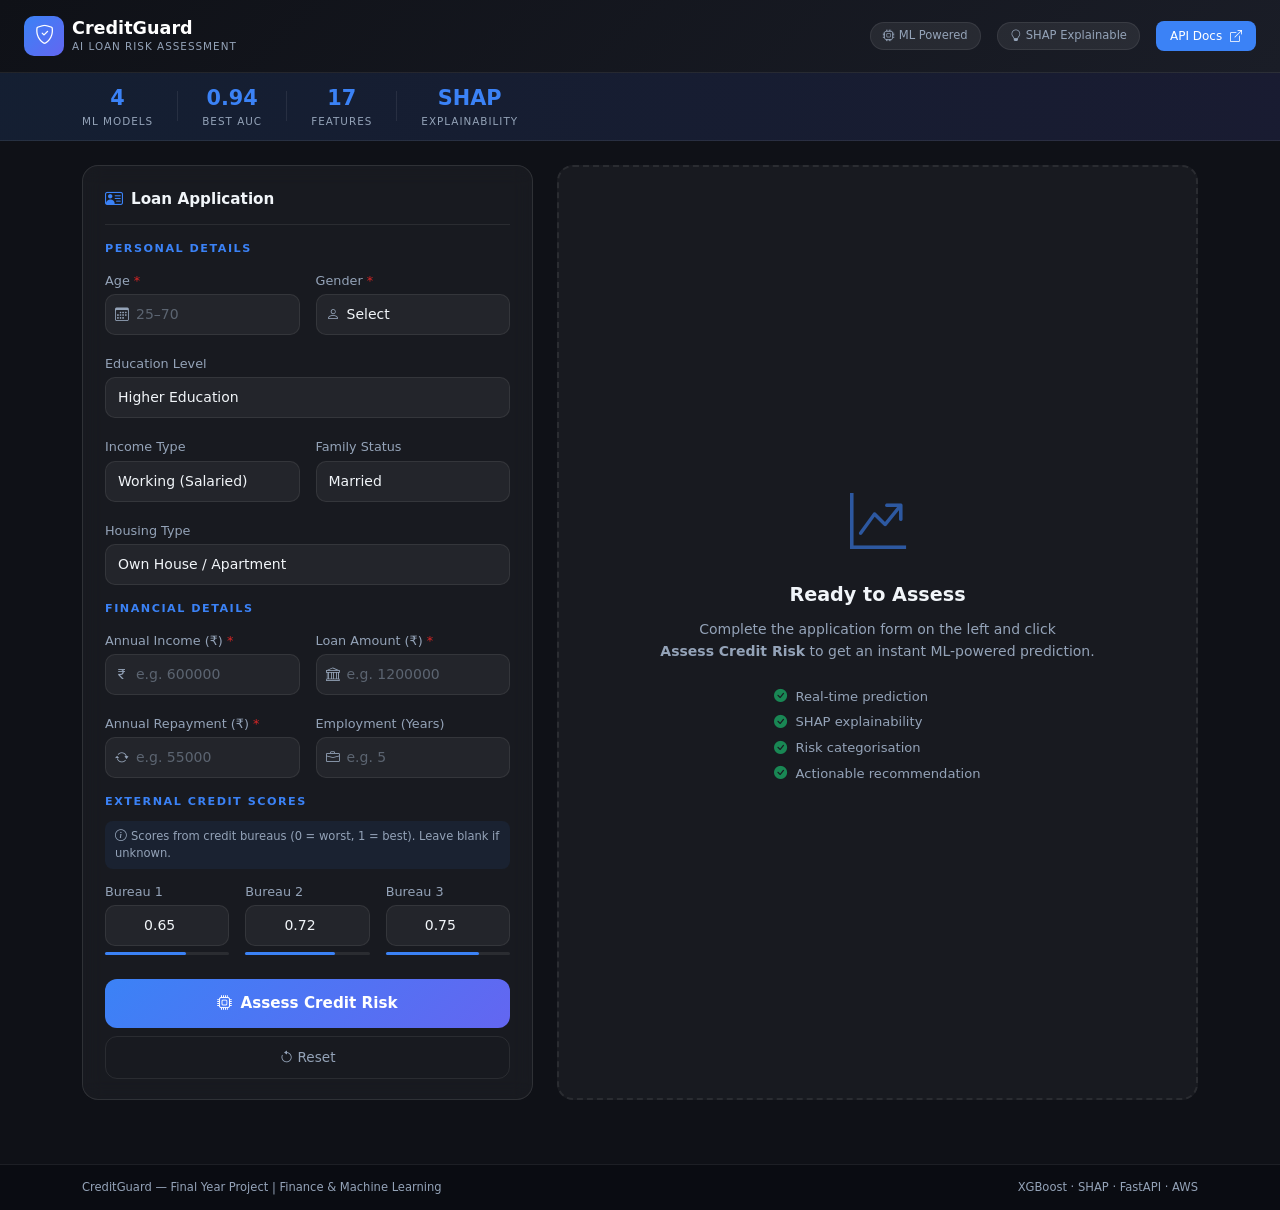
==== frontend/dashboard.html @ 07b2a2c1 "Linear scale of Family Members removed" ====
<!DOCTYPE html>
<html lang="en">
<head>
  <meta charset="UTF-8">
  <meta name="viewport" content="width=device-width, initial-scale=1">
  <title>CreditGuard — AI Loan Risk Assessment</title>
  <link href="https://cdn.jsdelivr.net/npm/bootstrap@5.3.2/dist/css/bootstrap.min.css" rel="stylesheet">
  <link href="https://cdn.jsdelivr.net/npm/bootstrap-icons@1.11.3/font/bootstrap-icons.css" rel="stylesheet">
  <link href="css/style.css" rel="stylesheet">
</head>
<body>

<!-- ── Navbar ─────────────────────────────────────────────────── -->
<nav class="navbar navbar-dark px-4 py-3 d-flex justify-content-between align-items-center">
  <div class="d-flex align-items-center gap-2">
    <div class="brand-icon"><i class="bi bi-shield-check"></i></div>
    <div>
      <div class="brand-name">CreditGuard</div>
      <div class="brand-sub">AI Loan Risk Assessment</div>
    </div>
  </div>
  <div class="d-flex gap-3 align-items-center">
    <span class="nav-badge"><i class="bi bi-cpu me-1"></i>ML Powered</span>
    <span class="nav-badge"><i class="bi bi-lightbulb me-1"></i>SHAP Explainable</span>
    <a href="http://localhost:8000/docs" target="_blank" class="nav-link-btn">API Docs <i class="bi bi-box-arrow-up-right ms-1"></i></a>
  </div>
</nav>

<!-- ── Hero ──────────────────────────────────────────────────── -->
<div class="hero-strip">
  <div class="container">
    <div class="d-flex gap-4 align-items-center flex-wrap">
      <div class="hero-stat"><div class="hero-stat-val">4</div><div class="hero-stat-label">ML Models</div></div>
      <div class="hero-div"></div>
      <div class="hero-stat"><div class="hero-stat-val">0.94</div><div class="hero-stat-label">Best AUC</div></div>
      <div class="hero-div"></div>
      <div class="hero-stat"><div class="hero-stat-val">17</div><div class="hero-stat-label">Features</div></div>
      <div class="hero-div"></div>
      <div class="hero-stat"><div class="hero-stat-val">SHAP</div><div class="hero-stat-label">Explainability</div></div>
    </div>
  </div>
</div>

<!-- ── Loading Overlay ───────────────────────────────────────── -->
<div class="loading-overlay" id="loadingOverlay">
  <div class="loading-box">
    <div class="loading-spinner"></div>
    <div class="loading-title">Analysing Credit Profile</div>
    <div class="loading-steps" id="loadingSteps">
      <div class="lstep active" id="ls1"><i class="bi bi-check-circle-fill"></i> Validating inputs</div>
      <div class="lstep" id="ls2"><i class="bi bi-circle"></i> Running ML model</div>
      <div class="lstep" id="ls3"><i class="bi bi-circle"></i> Generating SHAP explanation</div>
      <div class="lstep" id="ls4"><i class="bi bi-circle"></i> Preparing results</div>
    </div>
  </div>
</div>

<!-- ── Main Content ──────────────────────────────────────────── -->
<div class="container-xl py-4">
  <div class="row g-4">

    <!-- LEFT: Form -->
    <div class="col-lg-5">
      <div class="glass-card">
        <div class="card-header-custom">
          <i class="bi bi-person-vcard"></i>
          <span>Loan Application</span>
        </div>
        <form id="loanForm" novalidate>

          <!-- Personal -->
          <div class="section-label">Personal Details</div>
          <div class="row g-3 mb-3">
            <div class="col-6">
              <label class="form-label">Age <span class="req">*</span></label>
              <div class="input-icon-wrap">
                <i class="bi bi-calendar3 inp-icon"></i>
                <input type="number" class="form-control has-icon" id="age" min="18" max="75" placeholder="25–70" required>
              </div>
            </div>
            <div class="col-6">
              <label class="form-label">Gender <span class="req">*</span></label>
              <div class="input-icon-wrap">
                <i class="bi bi-person inp-icon"></i>
                <select class="form-select has-icon" id="gender" required>
                  <option value="">Select</option>
                  <option value="M">Male</option>
                  <option value="F">Female</option>
                </select>
              </div>
            </div>
            <div class="col-12">
              <label class="form-label">Education Level</label>
              <select class="form-select" id="education_type">
                <option value="Higher education">Higher Education</option>
                <option value="Secondary">Secondary / Vocational</option>
                <option value="Incomplete higher">Incomplete Higher</option>
                <option value="Lower secondary">Lower Secondary</option>
              </select>
            </div>
            <div class="col-6">
              <label class="form-label">Income Type</label>
              <select class="form-select" id="income_type">
                <option value="Working">Working (Salaried)</option>
                <option value="Commercial associate">Commercial Associate</option>
                <option value="Pensioner">Pensioner</option>
                <option value="State servant">State Servant</option>
              </select>
            </div>
            <div class="col-6">
              <label class="form-label">Family Status</label>
              <select class="form-select" id="family_status">
                <option value="Married">Married</option>
                <option value="Single">Single</option>
                <option value="Civil marriage">Civil Marriage</option>
                <option value="Separated">Separated</option>
                <option value="Widow">Widow</option>
              </select>
            </div>
            <div class="col-12">
              <label class="form-label">Housing Type</label>
              <select class="form-select" id="housing_type">
                <option value="House / apartment">Own House / Apartment</option>
                <option value="Rented apartment">Rented Apartment</option>
                <option value="With parents">Living with Parents</option>
                <option value="Municipal apartment">Municipal Apartment</option>
                <option value="Co-op apartment">Co-op Apartment</option>
              </select>
            </div>
          </div>

          <!-- Financial -->
          <div class="section-label">Financial Details</div>
          <div class="row g-3 mb-3">
            <div class="col-6">
              <label class="form-label">Annual Income (₹) <span class="req">*</span></label>
              <div class="input-icon-wrap">
                <i class="bi bi-currency-rupee inp-icon"></i>
                <input type="number" class="form-control has-icon" id="income" min="1" placeholder="e.g. 600000" required>
              </div>
            </div>
            <div class="col-6">
              <label class="form-label">Loan Amount (₹) <span class="req">*</span></label>
              <div class="input-icon-wrap">
                <i class="bi bi-bank inp-icon"></i>
                <input type="number" class="form-control has-icon" id="loan_amount" min="1" placeholder="e.g. 1200000" required>
              </div>
            </div>
            <div class="col-6">
              <label class="form-label">Annual Repayment (₹) <span class="req">*</span></label>
              <div class="input-icon-wrap">
                <i class="bi bi-arrow-repeat inp-icon"></i>
                <input type="number" class="form-control has-icon" id="annuity" min="1" placeholder="e.g. 55000" required>
              </div>
            </div>
            <div class="col-6">
              <label class="form-label">Employment (Years)</label>
              <div class="input-icon-wrap">
                <i class="bi bi-briefcase inp-icon"></i>
                <input type="number" class="form-control has-icon" id="employment_yrs" min="0" step="0.5" placeholder="e.g. 5">
              </div>
            </div>
            <!-- <div class="col-12">
              <label class="form-label">Family Members</label>
              <input type="range" class="form-range" id="family_members" min="1" max="10" value="2"
                     oninput="document.getElementById('fm_val').textContent=this.value">
              <div class="d-flex justify-content-between">
                <span class="range-label">1</span>
                <span class="range-val"><span id="fm_val">2</span> members</span>
                <span class="range-label">10</span>
              </div>
            </div> -->
            <input type="hidden" id="family_members" value="2">
          </div>

          <!-- Credit Scores -->
          <div class="section-label">External Credit Scores</div>
          <div class="credit-score-note"><i class="bi bi-info-circle me-1"></i>Scores from credit bureaus (0 = worst, 1 = best). Leave blank if unknown.</div>
          <div class="row g-3 mb-4">
            <div class="col-4">
              <label class="form-label">Bureau 1</label>
              <input type="number" class="form-control text-center" id="ext_source_1" step="0.01" min="0" max="1" placeholder="0.00–1.00" value="0.65">
              <div class="score-bar-wrap"><div class="score-bar" id="sb1" style="width:65%"></div></div>
            </div>
            <div class="col-4">
              <label class="form-label">Bureau 2</label>
              <input type="number" class="form-control text-center" id="ext_source_2" step="0.01" min="0" max="1" placeholder="0.00–1.00" value="0.72">
              <div class="score-bar-wrap"><div class="score-bar" id="sb2" style="width:72%"></div></div>
            </div>
            <div class="col-4">
              <label class="form-label">Bureau 3</label>
              <input type="number" class="form-control text-center" id="ext_source_3" step="0.01" min="0" max="1" placeholder="0.00–1.00" value="0.75">
              <div class="score-bar-wrap"><div class="score-bar" id="sb3" style="width:75%"></div></div>
            </div>
          </div>

          <!-- DTI Preview -->
          <div class="dti-preview" id="dtiPreview" style="display:none">
            <div class="dti-row">
              <span>Debt-to-Income (DTI)</span><strong id="dtiVal">–</strong>
            </div>
            <div class="dti-row">
              <span>Loan-to-Income (LTI)</span><strong id="ltiVal">–</strong>
            </div>
          </div>

          <div class="d-grid gap-2 mt-3">
            <button type="submit" class="btn-assess">
              <i class="bi bi-cpu me-2"></i>Assess Credit Risk
            </button>
            <button type="button" class="btn-reset" onclick="resetForm()">
              <i class="bi bi-arrow-counterclockwise me-1"></i>Reset
            </button>
          </div>
        </form>
      </div>
    </div>

    <!-- RIGHT: Results -->
    <div class="col-lg-7">

      <!-- Placeholder -->
      <div class="placeholder-card" id="placeholderCard">
        <div class="placeholder-icon"><i class="bi bi-graph-up-arrow"></i></div>
        <div class="placeholder-title">Ready to Assess</div>
        <div class="placeholder-text">Complete the application form on the left and click<br><strong>Assess Credit Risk</strong> to get an instant ML-powered prediction.</div>
        <div class="placeholder-features">
          <div class="pf-item"><i class="bi bi-check-circle-fill text-success me-2"></i>Real-time prediction</div>
          <div class="pf-item"><i class="bi bi-check-circle-fill text-success me-2"></i>SHAP explainability</div>
          <div class="pf-item"><i class="bi bi-check-circle-fill text-success me-2"></i>Risk categorisation</div>
          <div class="pf-item"><i class="bi bi-check-circle-fill text-success me-2"></i>Actionable recommendation</div>
        </div>
      </div>

      <!-- Results (hidden until prediction) -->
      <div id="resultSection" style="display:none">

        <!-- Risk Summary -->
        <div class="glass-card mb-3">
          <div class="risk-summary">
            <div class="risk-left">
              <div class="risk-category-badge" id="riskBadge">–</div>
              <div class="risk-prob-big" id="riskProb">–%</div>
              <div class="risk-prob-label">Default Probability</div>
              <div class="risk-rec" id="riskRec"></div>
            </div>
            <div class="risk-right">
              <canvas id="gaugeCanvas" width="200" height="130"></canvas>
              <div class="model-tag" id="modelTag">–</div>
            </div>
          </div>
          <div class="risk-desc" id="riskDesc"></div>
        </div>

        <!-- SHAP Factors -->
        <div class="glass-card mb-3">
          <div class="card-header-custom">
            <i class="bi bi-lightbulb"></i>
            <span>Key Risk Factors <span class="shap-badge">SHAP Explainability</span></span>
          </div>
          <div class="shap-legend mb-3">
            <span class="shap-leg-item shap-inc"><i class="bi bi-arrow-up-circle-fill"></i> Increases risk</span>
            <span class="shap-leg-item shap-dec"><i class="bi bi-arrow-down-circle-fill"></i> Decreases risk</span>
          </div>
          <div id="shapFactors"></div>
        </div>

        <!-- Model Comparison -->
        <div class="glass-card">
          <div class="card-header-custom">
            <i class="bi bi-bar-chart"></i>
            <span>Model Performance Comparison</span>
          </div>
          <div id="modelComparison"></div>
        </div>

      </div>
    </div>

  </div><!-- /row -->
</div><!-- /container -->

<!-- ── Footer ────────────────────────────────────────────────── -->
<footer class="footer-bar">
  <div class="container d-flex justify-content-between align-items-center flex-wrap gap-2">
    <span>CreditGuard — Final Year Project | Finance & Machine Learning</span>
    <span>XGBoost · SHAP · FastAPI · AWS</span>
  </div>
</footer>

<script src="https://cdn.jsdelivr.net/npm/bootstrap@5.3.2/dist/js/bootstrap.bundle.min.js"></script>
<script src="js/app.js"></script>
</body>
</html>
---- frontend/css/style.css ----
/* ── Variables ────────────────────────────── */
:root {
  --dark:    #0f1117;
  --dark2:   #1a1d27;
  --accent:  #3b82f6;
  --accent2: #6366f1;
  --success: #16a34a;
  --warning: #d97706;
  --danger:  #dc2626;
  --text:    #f1f5f9;
  --muted:   #94a3b8;
  --border:  rgba(255,255,255,0.08);
  --card-bg: rgba(255,255,255,0.04);
  --card-border: rgba(255,255,255,0.10);
}

/* ── Base ─────────────────────────────────── */
body {
  background: var(--dark);
  color: var(--text);
  font-family: 'Inter', 'Segoe UI', system-ui, sans-serif;
  min-height: 100vh;
}

/* ── Navbar ───────────────────────────────── */
.navbar {
  background: linear-gradient(135deg, #0f1117 0%, #1a1d27 100%);
  border-bottom: 1px solid var(--border);
  position: sticky; top: 0; z-index: 100;
}
.brand-icon {
  width: 40px; height: 40px;
  background: linear-gradient(135deg, var(--accent), var(--accent2));
  border-radius: 10px;
  display: flex; align-items: center; justify-content: center;
  font-size: 1.2rem; color: white;
}
.brand-name  { font-size: 1.1rem; font-weight: 700; color: white; line-height: 1.2; }
.brand-sub   { font-size: 0.65rem; color: var(--muted); text-transform: uppercase; letter-spacing: 1px; }
.nav-badge {
  background: rgba(255,255,255,0.07);
  border: 1px solid var(--border);
  border-radius: 20px; padding: 4px 12px;
  font-size: 0.72rem; color: var(--muted);
}
.nav-link-btn {
  background: var(--accent); color: white;
  border-radius: 8px; padding: 6px 14px;
  font-size: 0.75rem; text-decoration: none; font-weight: 500;
  transition: opacity .2s;
}
.nav-link-btn:hover { opacity: 0.85; color: white; }

/* ── Hero strip ───────────────────────────── */
.hero-strip {
  background: linear-gradient(90deg, rgba(59,130,246,0.12), rgba(99,102,241,0.12));
  border-bottom: 1px solid var(--border);
  padding: 10px 0;
}
.hero-stat    { text-align: center; min-width: 60px; }
.hero-stat-val   { font-size: 1.3rem; font-weight: 700; color: var(--accent); }
.hero-stat-label { font-size: 0.65rem; color: var(--muted); text-transform: uppercase; letter-spacing: 1px; }
.hero-div { width: 1px; height: 30px; background: var(--border); }

/* ── Glass Card ───────────────────────────── */
.glass-card {
  background: var(--card-bg);
  border: 1px solid var(--card-border);
  border-radius: 16px;
  padding: 20px 22px;
  backdrop-filter: blur(10px);
}
.card-header-custom {
  display: flex; align-items: center; gap: 8px;
  font-weight: 600; font-size: 0.95rem;
  color: var(--text);
  margin-bottom: 16px;
  padding-bottom: 12px;
  border-bottom: 1px solid var(--border);
}
.card-header-custom i { color: var(--accent); font-size: 1.1rem; }

/* ── Form styles ──────────────────────────── */
.section-label {
  font-size: 0.7rem; font-weight: 600;
  color: var(--accent); text-transform: uppercase; letter-spacing: 1.5px;
  margin: 14px 0 10px;
}
.form-label { font-size: 0.8rem; color: var(--muted); margin-bottom: 4px; font-weight: 500; }
.req { color: var(--danger); }

.form-control, .form-select {
  background: rgba(255,255,255,0.05) !important;
  border: 1px solid var(--border) !important;
  border-radius: 10px !important;
  color: var(--text) !important;
  font-size: 0.875rem;
  padding: 9px 12px;
  transition: border-color .2s, box-shadow .2s;
}
.form-control:focus, .form-select:focus {
  border-color: var(--accent) !important;
  box-shadow: 0 0 0 3px rgba(59,130,246,0.15) !important;
  background: rgba(255,255,255,0.07) !important;
}
.form-control::placeholder { color: rgba(148,163,184,0.5); }
.form-select option { background: #1a1d27; color: var(--text); }

.input-icon-wrap { position: relative; }
.inp-icon {
  position: absolute; left: 10px; top: 50%;
  transform: translateY(-50%); color: var(--muted);
  font-size: 0.85rem; z-index: 2; pointer-events: none;
}
.has-icon { padding-left: 30px !important; }

.form-range { accent-color: var(--accent); }
.range-label { font-size: 0.7rem; color: var(--muted); }
.range-val   { font-size: 0.78rem; color: var(--accent); font-weight: 600; }

/* Credit score bars */
.credit-score-note {
  font-size: 0.72rem; color: var(--muted); margin-bottom: 10px;
  background: rgba(59,130,246,0.08); border-radius: 8px; padding: 7px 10px;
}
.score-bar-wrap {
  height: 3px; background: rgba(255,255,255,0.08);
  border-radius: 3px; margin-top: 6px;
}
.score-bar { height: 3px; border-radius: 3px; background: var(--accent); transition: width .3s; }

/* DTI preview */
.dti-preview {
  background: rgba(99,102,241,0.08);
  border: 1px solid rgba(99,102,241,0.2);
  border-radius: 10px; padding: 10px 14px; margin-bottom: 4px;
}
.dti-row {
  display: flex; justify-content: space-between;
  font-size: 0.8rem; color: var(--muted); padding: 2px 0;
}
.dti-row strong { color: var(--text); }

/* Buttons */
.btn-assess {
  background: linear-gradient(135deg, var(--accent), var(--accent2));
  color: white; border: none; border-radius: 12px;
  padding: 13px; font-weight: 600; font-size: 0.95rem;
  cursor: pointer; width: 100%; transition: opacity .2s, transform .1s;
}
.btn-assess:hover   { opacity: 0.9; }
.btn-assess:active  { transform: scale(0.98); }
.btn-reset {
  background: transparent; color: var(--muted);
  border: 1px solid var(--border); border-radius: 12px;
  padding: 10px; font-size: 0.85rem; cursor: pointer; width: 100%;
  transition: all .2s;
}
.btn-reset:hover { border-color: var(--muted); color: var(--text); }

/* ── Placeholder ──────────────────────────── */
.placeholder-card {
  background: var(--card-bg);
  border: 2px dashed var(--border);
  border-radius: 16px; padding: 48px 32px;
  text-align: center; height: 100%;
  display: flex; flex-direction: column; justify-content: center; align-items: center;
}
.placeholder-icon { font-size: 3.5rem; color: var(--accent); margin-bottom: 16px; opacity: 0.6; }
.placeholder-title { font-size: 1.2rem; font-weight: 600; margin-bottom: 8px; }
.placeholder-text  { color: var(--muted); font-size: 0.875rem; line-height: 1.6; margin-bottom: 24px; }
.placeholder-features { display: flex; flex-direction: column; gap: 6px; text-align: left; }
.pf-item { font-size: 0.82rem; color: var(--muted); }

/* ── Risk Summary ─────────────────────────── */
.risk-summary {
  display: flex; justify-content: space-between; align-items: flex-start; gap: 16px;
  margin-bottom: 14px;
}
.risk-left { flex: 1; }
.risk-category-badge {
  display: inline-block; padding: 5px 16px;
  border-radius: 20px; font-size: 0.75rem;
  font-weight: 700; letter-spacing: 1.5px;
  text-transform: uppercase; margin-bottom: 10px;
}
.risk-prob-big {
  font-size: 3rem; font-weight: 800; line-height: 1;
  margin-bottom: 2px; font-variant-numeric: tabular-nums;
}
.risk-prob-label { font-size: 0.72rem; color: var(--muted); text-transform: uppercase; letter-spacing: 1px; margin-bottom: 10px; }
.risk-rec {
  font-size: 0.82rem; color: var(--muted); line-height: 1.5;
  background: rgba(255,255,255,0.04); border-radius: 8px; padding: 8px 10px;
  border-left: 3px solid var(--accent);
}
.risk-right { text-align: center; }
.model-tag {
  font-size: 0.65rem; color: var(--muted); margin-top: 6px;
  text-transform: uppercase; letter-spacing: 1px;
}
.risk-desc {
  font-size: 0.82rem; color: var(--muted); line-height: 1.6;
  padding-top: 12px; border-top: 1px solid var(--border);
}

/* ── SHAP Factors ─────────────────────────── */
.shap-badge {
  background: rgba(99,102,241,0.15); color: #818cf8;
  border-radius: 8px; padding: 2px 8px; font-size: 0.68rem; font-weight: 600;
  letter-spacing: 0.5px; margin-left: 6px;
}
.shap-legend { display: flex; gap: 16px; }
.shap-leg-item { font-size: 0.72rem; color: var(--muted); display: flex; align-items: center; gap: 4px; }
.shap-inc i { color: #ef4444; }
.shap-dec i { color: #22c55e; }
.shap-factor-row { margin-bottom: 12px; }
.shap-factor-top {
  display: flex; justify-content: space-between; align-items: center;
  margin-bottom: 4px; font-size: 0.8rem;
}
.shap-factor-name { color: var(--text); font-weight: 500; }
.shap-factor-val  { color: var(--muted); font-size: 0.72rem; }
.shap-factor-shap { font-size: 0.75rem; font-weight: 700; }
.shap-bar-track {
  height: 6px; background: rgba(255,255,255,0.06);
  border-radius: 3px; overflow: hidden;
}
.shap-bar-fill { height: 6px; border-radius: 3px; transition: width .5s ease; }
.shap-factor-dir { font-size: 0.65rem; color: var(--muted); margin-top: 2px; }

/* ── Model Comparison ─────────────────────── */
.model-comp-row {
  display: flex; align-items: center; gap: 12px;
  padding: 8px 0; border-bottom: 1px solid var(--border);
  font-size: 0.82rem;
}
.model-comp-row:last-child { border-bottom: none; }
.model-comp-name { width: 160px; color: var(--text); font-weight: 500; flex-shrink: 0; }
.model-comp-bar-wrap { flex: 1; height: 8px; background: rgba(255,255,255,0.06); border-radius: 4px; }
.model-comp-bar { height: 8px; border-radius: 4px; transition: width .7s ease; }
.model-comp-auc { width: 48px; text-align: right; color: var(--muted); font-weight: 600; flex-shrink: 0; }
.model-best-tag {
  background: rgba(59,130,246,0.15); color: var(--accent);
  border-radius: 6px; padding: 1px 6px; font-size: 0.65rem; font-weight: 700;
  margin-left: 6px;
}

/* ── Loading Overlay ──────────────────────── */
.loading-overlay {
  position: fixed; inset: 0;
  background: rgba(15,17,23,0.85);
  backdrop-filter: blur(4px);
  z-index: 9999; display: none;
  align-items: center; justify-content: center;
}
.loading-box {
  background: #1a1d27; border: 1px solid var(--border);
  border-radius: 20px; padding: 36px 40px; text-align: center;
  min-width: 300px;
}
.loading-spinner {
  width: 48px; height: 48px;
  border: 3px solid var(--border);
  border-top-color: var(--accent);
  border-radius: 50%; animation: spin 0.8s linear infinite;
  margin: 0 auto 20px;
}
@keyframes spin { to { transform: rotate(360deg); } }
.loading-title { font-weight: 600; font-size: 1rem; margin-bottom: 16px; }
.lstep {
  font-size: 0.78rem; color: var(--muted); padding: 4px 0;
  display: flex; align-items: center; gap: 8px;
  opacity: 0.4; transition: all .3s;
}
.lstep.active  { opacity: 1; color: var(--accent); }
.lstep.done    { opacity: 1; color: var(--success); }
.lstep i { font-size: 0.9rem; }

/* ── Footer ───────────────────────────────── */
.footer-bar {
  background: #0a0c12; border-top: 1px solid var(--border);
  padding: 14px 24px; margin-top: 40px;
  font-size: 0.72rem; color: var(--muted);
}

/* ── Responsive tweaks ────────────────────── */
@media (max-width: 768px) {
  .hero-strip .d-flex { justify-content: center; }
  .nav-badge { display: none; }
  .risk-summary { flex-direction: column; }
  .risk-right { width: 100%; }
}
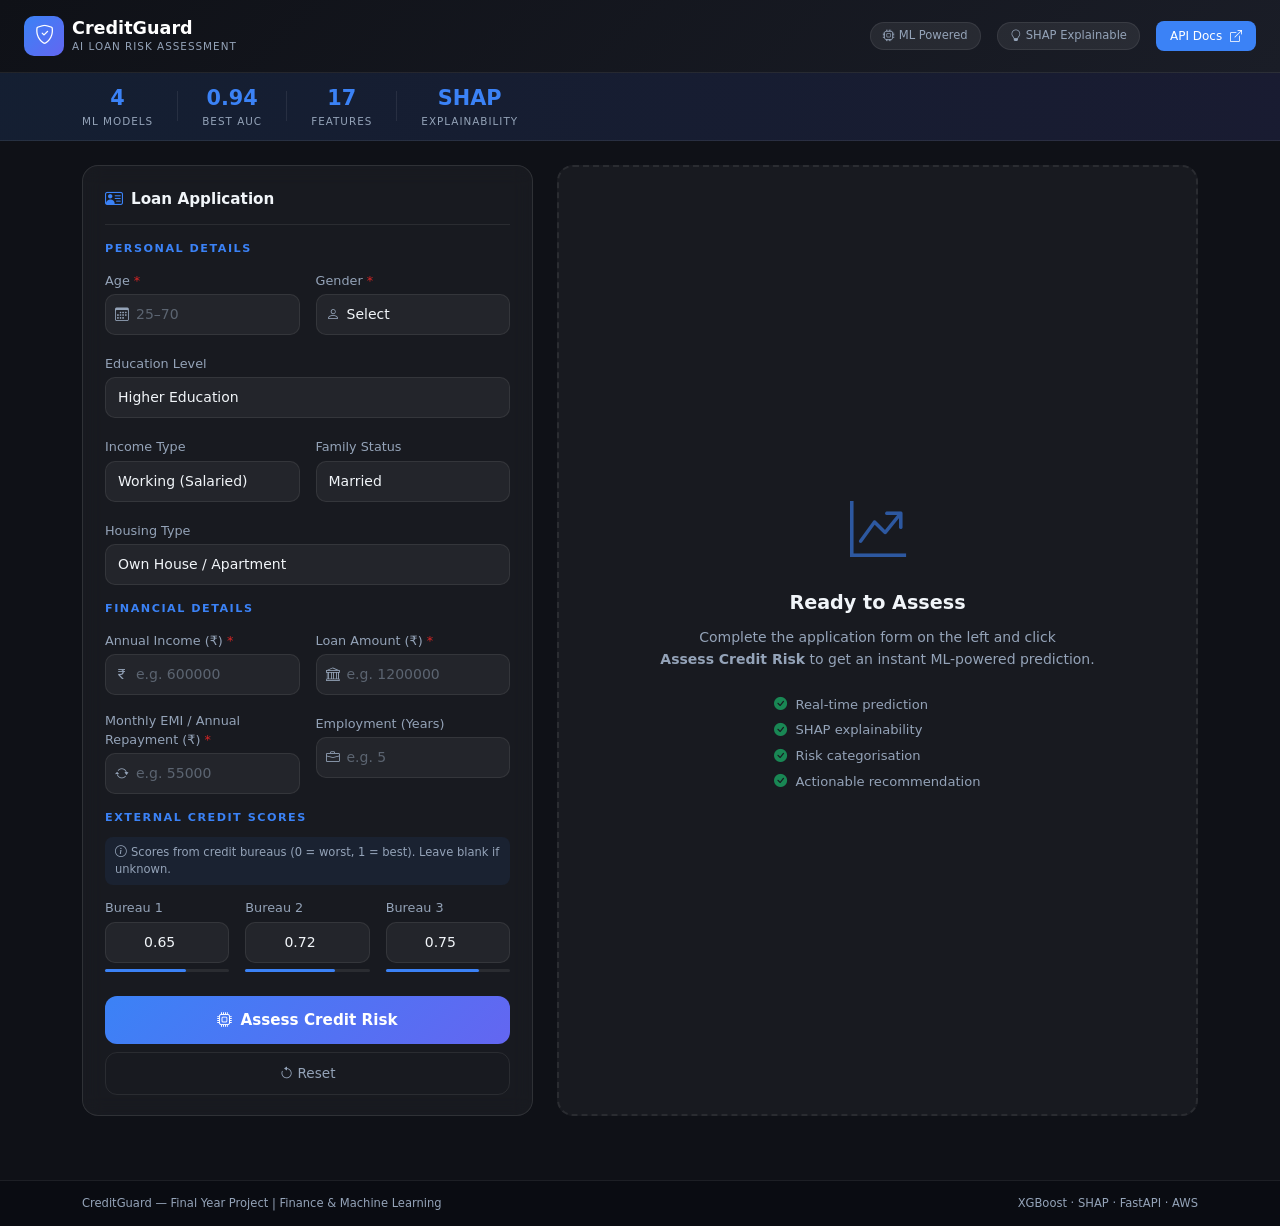
==== commit ec788170: "fix: changes made for DTI label chain dashboard,.html file in annual repayment label (Annual Repayme" ====
--- a/frontend/dashboard.html
+++ b/frontend/dashboard.html
@@ -147,7 +147,7 @@
               </div>
             </div>
             <div class="col-6">
-              <label class="form-label">Annual Repayment (₹) <span class="req">*</span></label>
+              <label class="form-label">Monthly EMI / Annual Repayment (₹) <span class="req">*</span></label>
               <div class="input-icon-wrap">
                 <i class="bi bi-arrow-repeat inp-icon"></i>
                 <input type="number" class="form-control has-icon" id="annuity" min="1" placeholder="e.g. 55000" required>
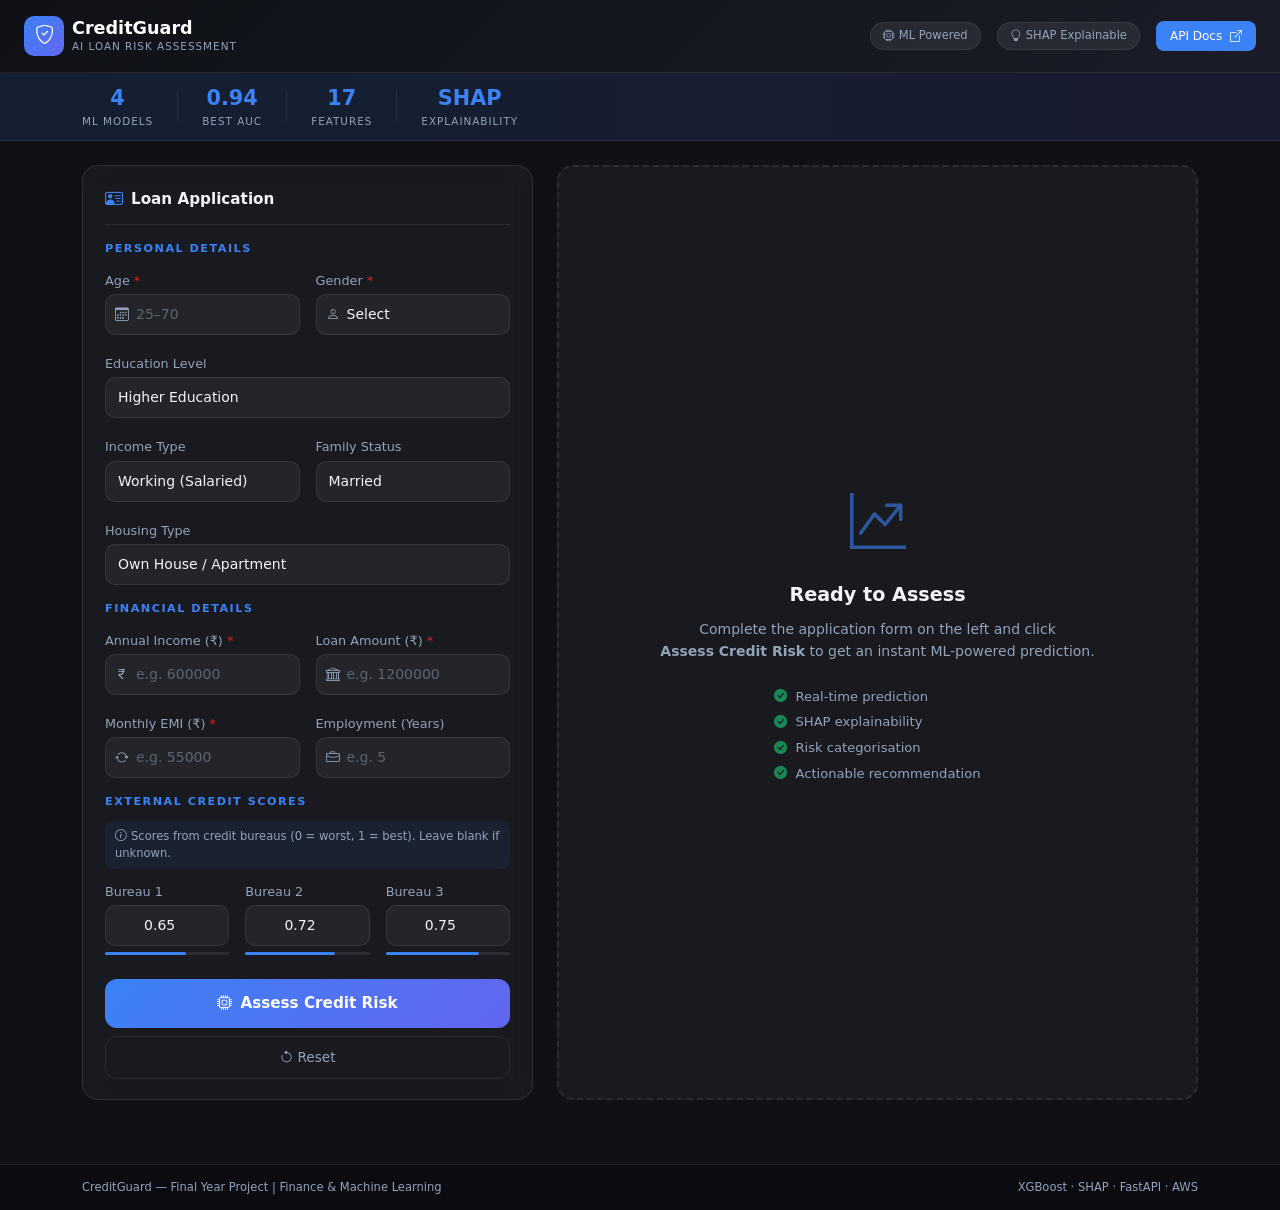
==== commit 107433cd: "train_model.py updated and dashboard updated" ====
--- a/frontend/dashboard.html
+++ b/frontend/dashboard.html
@@ -147,7 +147,7 @@
               </div>
             </div>
             <div class="col-6">
-              <label class="form-label">Monthly EMI / Annual Repayment (₹) <span class="req">*</span></label>
+              <label class="form-label">Monthly EMI (₹) <span class="req">*</span></label>
               <div class="input-icon-wrap">
                 <i class="bi bi-arrow-repeat inp-icon"></i>
                 <input type="number" class="form-control has-icon" id="annuity" min="1" placeholder="e.g. 55000" required>
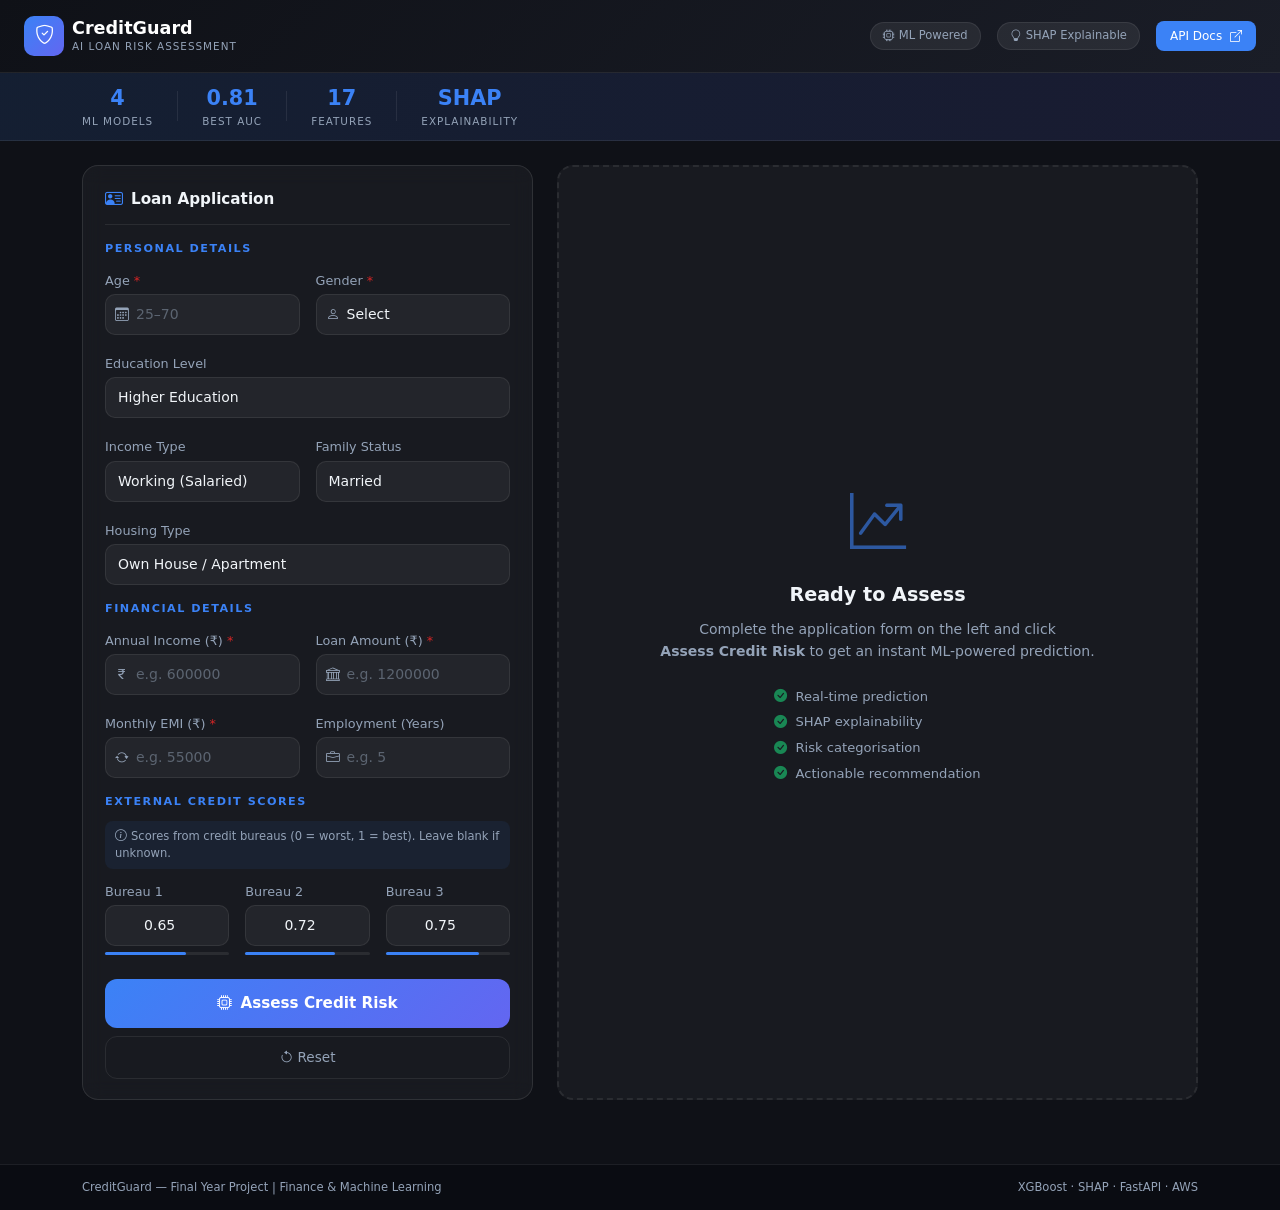
==== commit 67fd4e10: "backend/ml:train_model.py changed" ====
--- a/frontend/dashboard.html
+++ b/frontend/dashboard.html
@@ -32,7 +32,7 @@
     <div class="d-flex gap-4 align-items-center flex-wrap">
       <div class="hero-stat"><div class="hero-stat-val">4</div><div class="hero-stat-label">ML Models</div></div>
       <div class="hero-div"></div>
-      <div class="hero-stat"><div class="hero-stat-val">0.94</div><div class="hero-stat-label">Best AUC</div></div>
+      <div class="hero-stat"><div class="hero-stat-val">0.81</div><div class="hero-stat-label">Best AUC</div></div>
       <div class="hero-div"></div>
       <div class="hero-stat"><div class="hero-stat-val">17</div><div class="hero-stat-label">Features</div></div>
       <div class="hero-div"></div>
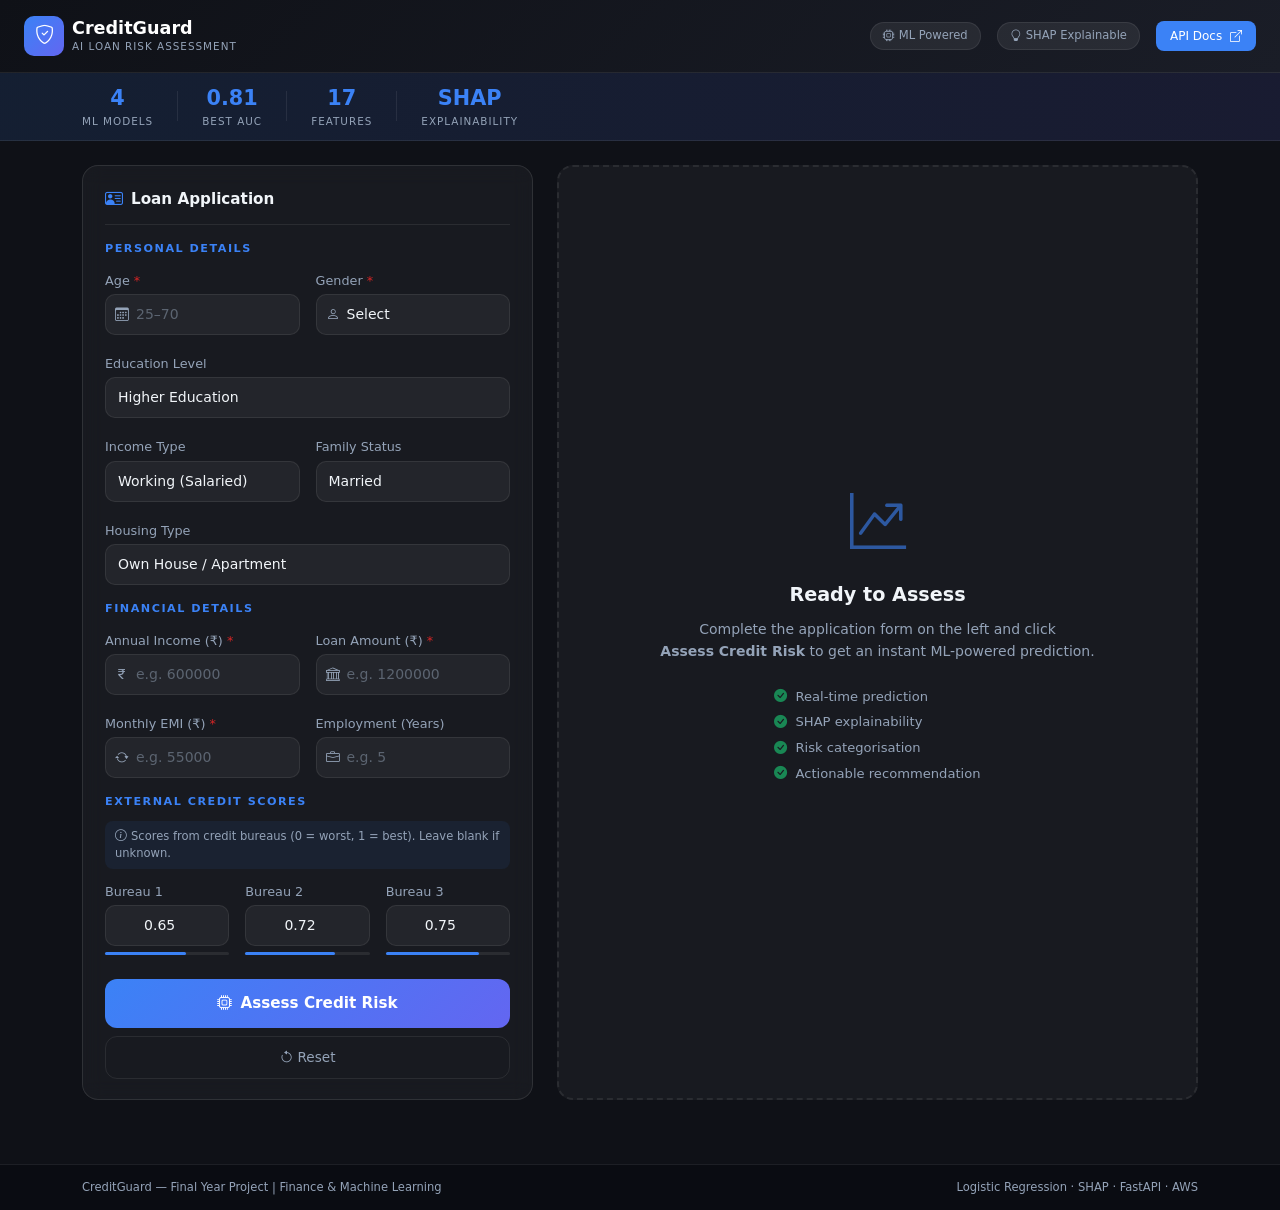
==== commit f5683e60: "frontend: dashboard.html changed" ====
--- a/frontend/dashboard.html
+++ b/frontend/dashboard.html
@@ -284,7 +284,7 @@
 <footer class="footer-bar">
   <div class="container d-flex justify-content-between align-items-center flex-wrap gap-2">
     <span>CreditGuard — Final Year Project | Finance & Machine Learning</span>
-    <span>XGBoost · SHAP · FastAPI · AWS</span>
+    <span>Logistic Regression · SHAP · FastAPI · AWS</span>
   </div>
 </footer>
 
